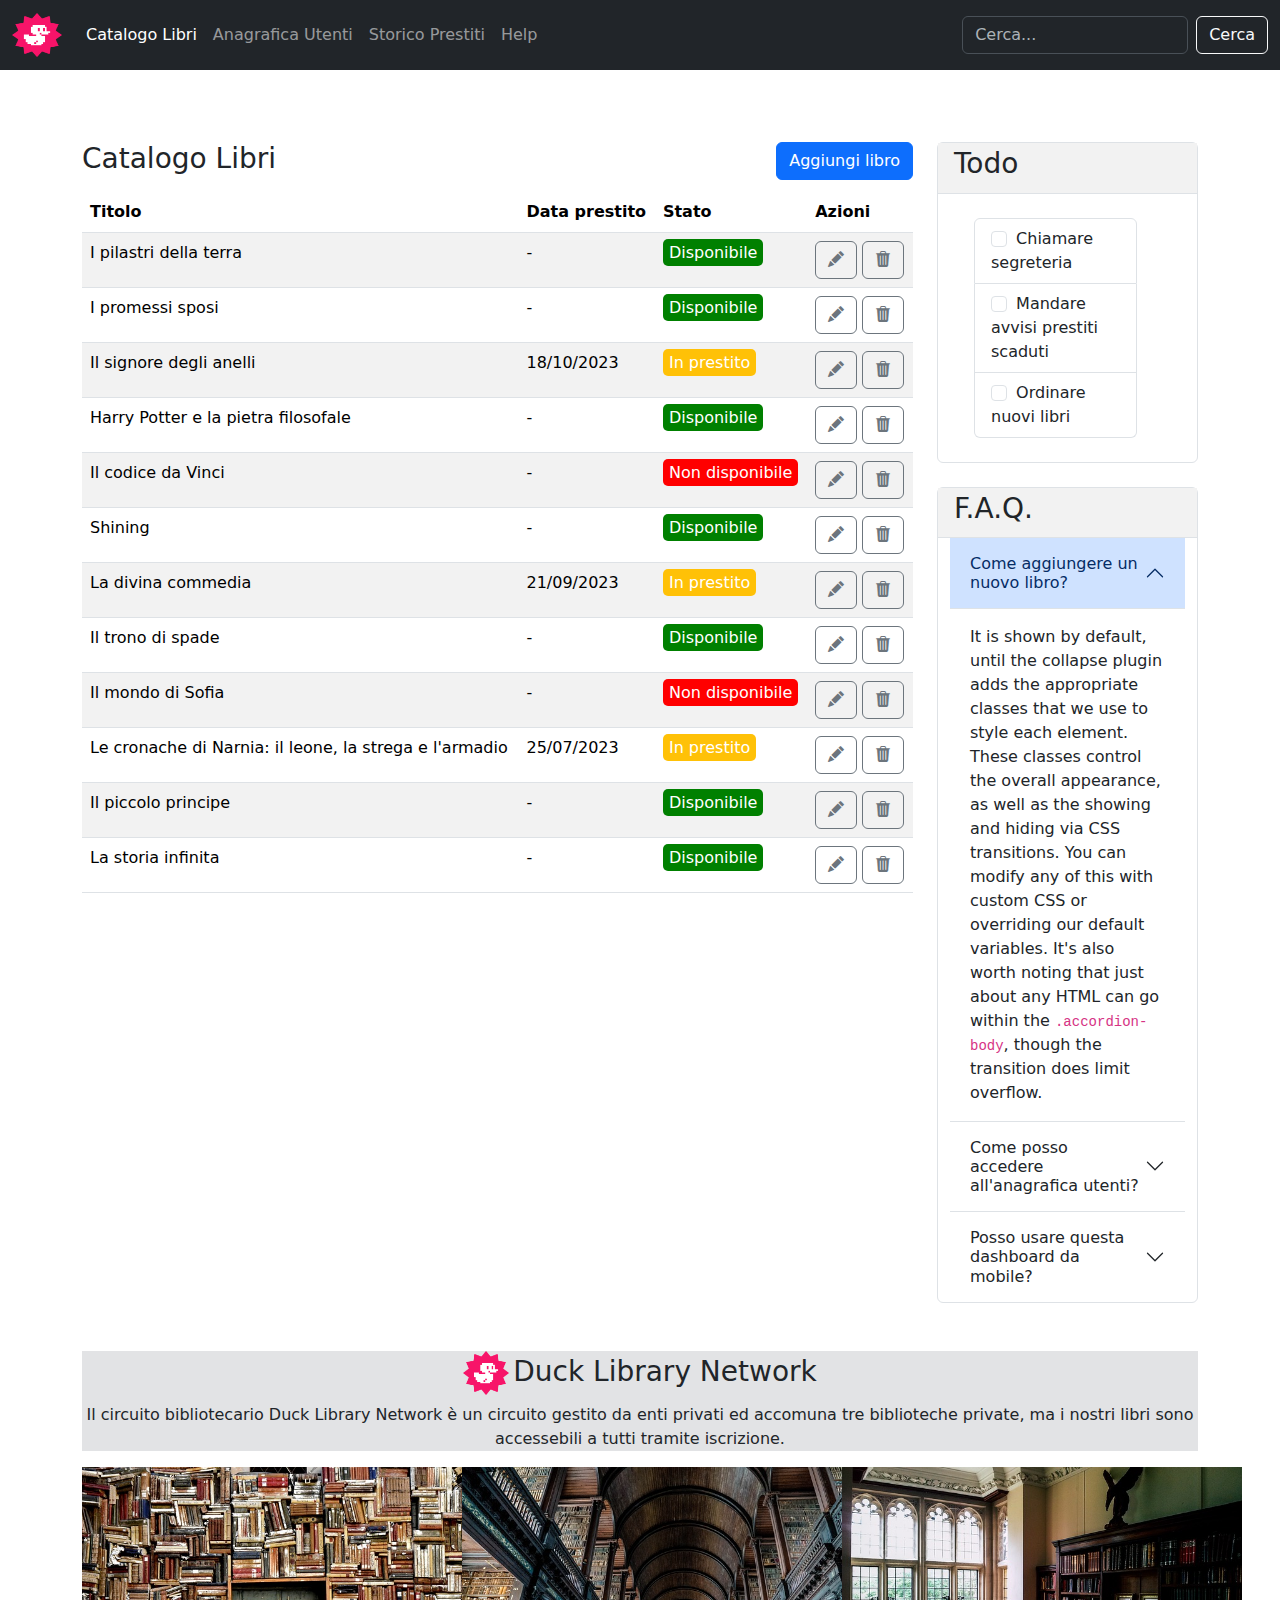
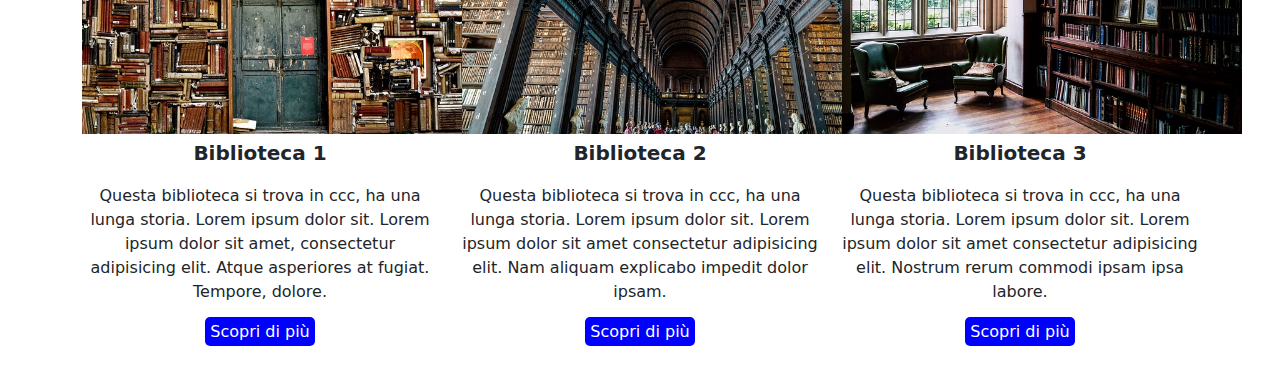
==== index.html @ b200beb2 "adding library network section" ====
<!DOCTYPE html>
<html lang="en">
<head>
    <meta charset="UTF-8">
    <meta name="viewport" content="width=device-width, initial-scale=1.0">
    <title>Catalogo libri</title>
    <link href="https://cdn.jsdelivr.net/npm/bootstrap@5.3.3/dist/css/bootstrap.min.css" rel="stylesheet" integrity="sha384-QWTKZyjpPEjISv5WaRU9OFeRpok6YctnYmDr5pNlyT2bRjXh0JMhjY6hW+ALEwIH" crossorigin="anonymous">
    <link rel="stylesheet" href="https://cdn.jsdelivr.net/npm/bootstrap-icons@1.11.3/font/bootstrap-icons.min.css">
    <link rel="stylesheet" href="./css/app.css">
</head>
<body>
    <header>
        <nav class="navbar navbar-expand-lg bg-dark mb-4" data-bs-theme="dark">
            <div class="container-fluid">
              <a class="navbar-brand" href="#">
                <img class="logo" src="./img/duck.png" alt="logo">
              </a>
              <button class="navbar-toggler" type="button" data-bs-toggle="collapse" data-bs-target="#navbarSupportedContent" aria-controls="navbarSupportedContent" aria-expanded="false" aria-label="Toggle navigation">
                <span class="navbar-toggler-icon"></span>
              </button>
              <div class="collapse navbar-collapse" id="navbarSupportedContent">
                <ul class="navbar-nav me-auto mb-2 mb-lg-0 text-white">
                  <li class="nav-item">
                    <a class="nav-link active" aria-current="page" href="#">Catalogo Libri</a>
                  </li>
                  <li class="nav-item">
                    <a class="nav-link" href="#">Anagrafica Utenti</a>
                  </li>
                  <li class="nav-item">
                    <a class="nav-link" href="#">Storico Prestiti</a>
                  </li>
                  <li class="nav-item">
                    <a class="nav-link" href="#">Help</a>
                  </li>
                </ul>
                <form class="d-flex" role="search">
                  <input class="form-control me-2" type="search" placeholder="Cerca..." aria-label="Search">
                  <button class="btn btn-outline-light" type="submit">Cerca</button>
                </form>
              </div>
            </div>
          </nav>
    </header>
    <main>
<!-- start hero section -->
       <section class="hero">
         <div class="container">
            <h1 class="d-none">Catalogo Libri</h1>
         </div>
       </section>
  <!-- end hero section      -->
   <!-- start catalogue section -->
       <section class="catalogue-section">
          <div class="container">
            <div class="row">
                <div class="col-12 col-lg-9 py-5">
                    <div class="row justify-content-between">
                      <div class="col-auto">
                          <h3>Catalogo Libri</h3>
                      </div>
                      <div class="col-auto">
                          <button class=" btn btn-primary">Aggiungi libro</button>
                      </div>
                  </div>
                  <!-- catalogue section table   -->
                  <div class="container pt-2">
                    <div class="row">
                    <table class="table table-striped">
                        <thead>
                          <tr>
                            <th colspan="4">Titolo</th>
                            <th scope="col">Data prestito</th>
                            <th>Stato</th>
                            <th scope="col">Azioni</th>
                          </tr>
                        </thead>
                        <tbody>
                          <tr>
                            <td colspan="4">I pilastri della terra</td>
                            <td>-</td>
                            <td><span class="label disponibile-label">Disponibile</span></td>
                            <td>
                                <button class=" btn btn-outline-secondary"><i class="bi bi-pencil-fill"></i></button>
                                <button class=" btn btn-outline-secondary"><i class="bi bi-trash3-fill"></i></button>                                
                            </td> 
                          </tr>
                          <tr>
                            <td colspan="4">I promessi sposi</td>
                            <td>-</td>
                            <td><span class="label disponibile-label">Disponibile</span></td>
                            <td>
                                <button class=" btn btn-outline-secondary"><i class="bi bi-pencil-fill"></i></button>
                                <button class=" btn btn-outline-secondary"><i class="bi bi-trash3-fill"></i></button> 
                            </td> 
                          </tr>
                          <tr>
                            <td colspan="4">Il signore degli anelli</td>
                            <td>18/10/2023</td>
                            <td><span class="label in-prestito-label">In prestito</span></td>
                            <td>
                                <button class=" btn btn-outline-secondary"><i class="bi bi-pencil-fill"></i></button>
                                <button class=" btn btn-outline-secondary"><i class="bi bi-trash3-fill"></i></button>   
                            </td> 
                          </tr>
                          <tr>
                            <td colspan="4">Harry Potter e la pietra filosofale</td>
                            <td>-</td>
                            <td><span class="label disponibile-label">Disponibile</span></td>
                            <td>
                                <button class=" btn btn-outline-secondary"><i class="bi bi-pencil-fill"></i></button>
                                <button class=" btn btn-outline-secondary"><i class="bi bi-trash3-fill"></i></button> 
                            </td> 
                          </tr>
                          <tr>
                            <td colspan="4">Il codice da Vinci</td>
                            <td>-</td>
                            <td><span class="label non-disponibile-label">Non disponibile</span></td>
                            <td>
                                <button class=" btn btn-outline-secondary"><i class="bi bi-pencil-fill"></i></button>
                                <button class=" btn btn-outline-secondary"><i class="bi bi-trash3-fill"></i></button> 
                            </td> 
                          </tr>
                          <tr>
                            <td colspan="4">Shining</td>
                            <td>-</td>
                            <td><span class="label disponibile-label">Disponibile</span></td>
                            <td>
                                <button class=" btn btn-outline-secondary"><i class="bi bi-pencil-fill"></i></button>
                                <button class=" btn btn-outline-secondary"><i class="bi bi-trash3-fill"></i></button> 
                            </td> 
                          </tr>
                          <tr>
                            <td colspan="4">La divina commedia</td>
                            <td>21/09/2023</td>
                            <td><span class="label in-prestito-label">In prestito</span></td>
                            <td>
                                <button class=" btn btn-outline-secondary"><i class="bi bi-pencil-fill"></i></button>
                                <button class=" btn btn-outline-secondary"><i class="bi bi-trash3-fill"></i></button> 
                            </td> 
                          </tr>
                          <tr>
                            <td colspan="4">Il trono di spade</td>
                            <td>-</td>
                            <td><span class="label disponibile-label">Disponibile</span></td>
                            <td>
                                <button class=" btn btn-outline-secondary"><i class="bi bi-pencil-fill"></i></button>
                                <button class=" btn btn-outline-secondary"><i class="bi bi-trash3-fill"></i></button> 
                            </td> 
                          </tr>
                          <tr>
                            <td colspan="4">Il mondo di Sofia</td>
                            <td>-</td>
                            <td><span class="label non-disponibile-label">Non disponibile</span></td>
                            <td>
                                <button class=" btn btn-outline-secondary"><i class="bi bi-pencil-fill"></i></button>
                                <button class=" btn btn-outline-secondary"><i class="bi bi-trash3-fill"></i></button> 
                            </td> 
                          </tr>
                          <tr>
                            <td colspan="4">Le cronache di Narnia: il leone, la strega e l'armadio</td>
                            <td>25/07/2023</td>
                            <td><span class="label in-prestito-label">In prestito</span></td>
                            <td>
                                <button class=" btn btn-outline-secondary"><i class="bi bi-pencil-fill"></i></button>
                                <button class=" btn btn-outline-secondary"><i class="bi bi-trash3-fill"></i></button> 
                            </td> 
                          </tr>
                          <tr>
                            <td colspan="4">Il piccolo principe</td>
                            <td>-</td>
                            <td><span class="label disponibile-label">Disponibile</span></td>
                            <td>
                                <button class=" btn btn-outline-secondary"><i class="bi bi-pencil-fill"></i></button>
                                <button class=" btn btn-outline-secondary"><i class="bi bi-trash3-fill"></i></button> 
                            </td> 
                          </tr>
                          <tr>
                            <td colspan="4">La storia infinita</td>
                            <td>-</td>
                            <td><span class="label disponibile-label">Disponibile</span></td>
                            <td>
                                <button class=" btn btn-outline-secondary"><i class="bi bi-pencil-fill"></i></button>
                                <button class=" btn btn-outline-secondary"><i class="bi bi-trash3-fill"></i></button> 
                            </td> 
                          </tr>
                         </tbody>
                      </table>
                    </div>
                      <!-- end catalogue section table -->
                  </div>
                </div>
              <!-- end catalogue section            -->
              <!-- start sidebar -->
            <div class="col-12 col-lg-3 py-5">
                <div class="container border rounded mb-4"> 
                  <div class="row">
                    <div class="col-12 sidebar-title border-bottom">
                        <h3 class="p-1">Todo</h3>
                   </div>
                  <div class="row">
                      <div class="col-12">                
                    <ul class="list-group p-4">
                            <li class="list-group-item">
                              <input class="form-check-input me-1" type="checkbox" value="" aria-label="...">
                              Chiamare segreteria
                            </li>
                            <li class="list-group-item">
                              <input class="form-check-input me-1" type="checkbox" value="" aria-label="...">
                              Mandare avvisi prestiti scaduti
                            </li>
                            <li class="list-group-item">
                              <input class="form-check-input me-1" type="checkbox" value="" aria-label="...">
                              Ordinare nuovi libri
                            </li>
                          </ul>
                         </div>
                        </div>
                    </div>
                  
                </div>
                <div class="container border rounded">
                <div class="row">
                    <div class="col-12 sidebar-title border-bottom">
                        <h3 class="p-1">F.A.Q.</h3>
                     </div>
                        <div class=" col-12 accordion accordion-flush" id="accordionExample">
                            <div class="accordion-item">
                              <h2 class="accordion-header">
                                <button class="accordion-button" type="button" data-bs-toggle="collapse" data-bs-target="#collapseOne" aria-expanded="true" aria-controls="collapseOne">
                                 Come aggiungere un nuovo libro?
                                </button>
                              </h2>
                              <div id="collapseOne" class="accordion-collapse" data-bs-parent="#accordionExample">
                                <div class="accordion-body">
                                It is shown by default, until the collapse plugin adds the appropriate classes that we use to style each element. These classes control the overall appearance, as well as the showing and hiding via CSS transitions. You can modify any of this with custom CSS or overriding our default variables. It's also worth noting that just about any HTML can go within the <code>.accordion-body</code>, though the transition does limit overflow.
                                </div>
                              </div>
                            </div>
                            <div class="accordion-item">
                              <h2 class="accordion-header">
                                <button class="accordion-button collapsed" type="button" data-bs-toggle="collapse" data-bs-target="#collapseTwo" aria-expanded="false" aria-controls="collapseTwo">
                                  Come posso accedere all'anagrafica utenti?
                                </button>
                              </h2>
                              <div id="collapseTwo" class="accordion-collapse collapse" data-bs-parent="#accordionExample">
                                <div class="accordion-body">
                                  <strong>This is the second item's accordion body.</strong> It is hidden by default, until the collapse plugin adds the appropriate classes that we use to style each element. These classes control the overall appearance, as well as the showing and hiding via CSS transitions. You can modify any of this with custom CSS or overriding our default variables. It's also worth noting that just about any HTML can go within the <code>.accordion-body</code>, though the transition does limit overflow.
                                </div>
                              </div>
                            </div>
                            <div class="accordion-item">
                              <h2 class="accordion-header">
                                <button class="accordion-button collapsed" type="button" data-bs-toggle="collapse" data-bs-target="#collapseThree" aria-expanded="false" aria-controls="collapseThree">
                                 Posso usare questa dashboard da mobile?
                                </button>
                              </h2>
                              <div id="collapseThree" class="accordion-collapse collapse" data-bs-parent="#accordionExample">
                                <div class="accordion-body">
                                  <strong>This is the third item's accordion body.</strong> It is hidden by default, until the collapse plugin adds the appropriate classes that we use to style each element. These classes control the overall appearance, as well as the showing and hiding via CSS transitions. You can modify any of this with custom CSS or overriding our default variables. It's also worth noting that just about any HTML can go within the <code>.accordion-body</code>, though the transition does limit overflow.
                                </div>
                              </div>
                            </div>
                          </div>
                    </div>
                </div>
                </div>
            </div>
             
            <!-- fine sidebar -->
            </div>
         </section>
        <!-- start libriry circuit section -->
         <section>
        <div class="container mb-4">
          <div class="bg-secondary-subtle text-center">
            <h3><img class="logo pe-1" src="./img/duck.png" alt="logo">Duck Library Network</h3>
            <p>Il circuito bibliotecario Duck Library Network è un circuito gestito da enti privati ed accomuna
              tre biblioteche private, ma i nostri libri sono accessebili a tutti tramite iscrizione.
            </p>
          </div>
          <div class="row library-card border-secondary-subtle text-center">
            <div class="col-lg-4">
              <img src="./img/books-1655783_640.jpg" alt="biblioteca-1">
              <p class="title-card">Biblioteca 1</p>
              <p>Questa biblioteca si trova in ccc, ha una lunga storia. Lorem ipsum dolor sit. Lorem ipsum dolor sit amet, consectetur adipisicing elit. Atque asperiores at fugiat. Tempore, dolore. <amet class="Lorem10"></amet></p>
              <a class="mb-4" href="">Scopri di più</a>
            </div>
            <div class="col-lg-4">
              <img src="./img/library-2507902_640.jpg" alt="biblioteca-2">
              <p class="title-card">Biblioteca 2</p>
              <p>Questa biblioteca si trova in ccc, ha una lunga storia. Lorem ipsum dolor sit. Lorem ipsum dolor sit amet consectetur adipisicing elit. Nam aliquam explicabo impedit dolor ipsam.<amet class="Lorem10"></amet></p>
              <a  class="mb-4" href="">Scopri di più</a>
            </div>
            <div class="col-lg-4">
              <img src="./img/library-5219747_640.jpg" alt="biblioteca-3">
              <p class="title-card">Biblioteca 3</p>
              <p>Questa biblioteca si trova in ccc, ha una lunga storia. Lorem ipsum dolor sit. Lorem ipsum dolor sit amet consectetur adipisicing elit. Nostrum rerum commodi ipsam ipsa labore. <amet class="Lorem10"></amet></p>
              <a class="mb-4" href="#">Scopri di più</a>
            </div>
          </div>
        </div>
         </section>
        <!-- end libriry circuit section -->
    </main>
    <footer>
  
    </footer>
    <script src="https://cdn.jsdelivr.net/npm/bootstrap@5.3.3/dist/js/bootstrap.bundle.min.js" integrity="sha384-YvpcrYf0tY3lHB60NNkmXc5s9fDVZLESaAA55NDzOxhy9GkcIdslK1eN7N6jIeHz" crossorigin="anonymous"></script>
    
</body>
</html>
---- css/app.css ----
/* images*/

.logo{
    width:50px;
    height: 44px;
}

.library-card img{
    max-width: 400px;
}

.library-card p{
    margin-top: 4px;
}
.title-card{
    font-size: 20px;
    font-weight: bold;
}

/* anchor tags */

.library-card a{
    text-decoration: none;
    background-color: blue;
    color:white;
    border-radius: 5px;
    padding: 5px;
}

/* label tag */

span.label{
    color:white;
    border-radius: 5px;
    padding:4px 6px;
}

.disponibile-label{
    background-color: green;
}

.in-prestito-label{
    background-color: #ffc107;
}

.non-disponibile-label{
    background-color: red;
}

.sidebar-title{
    background-color: #f2f2f2;
}
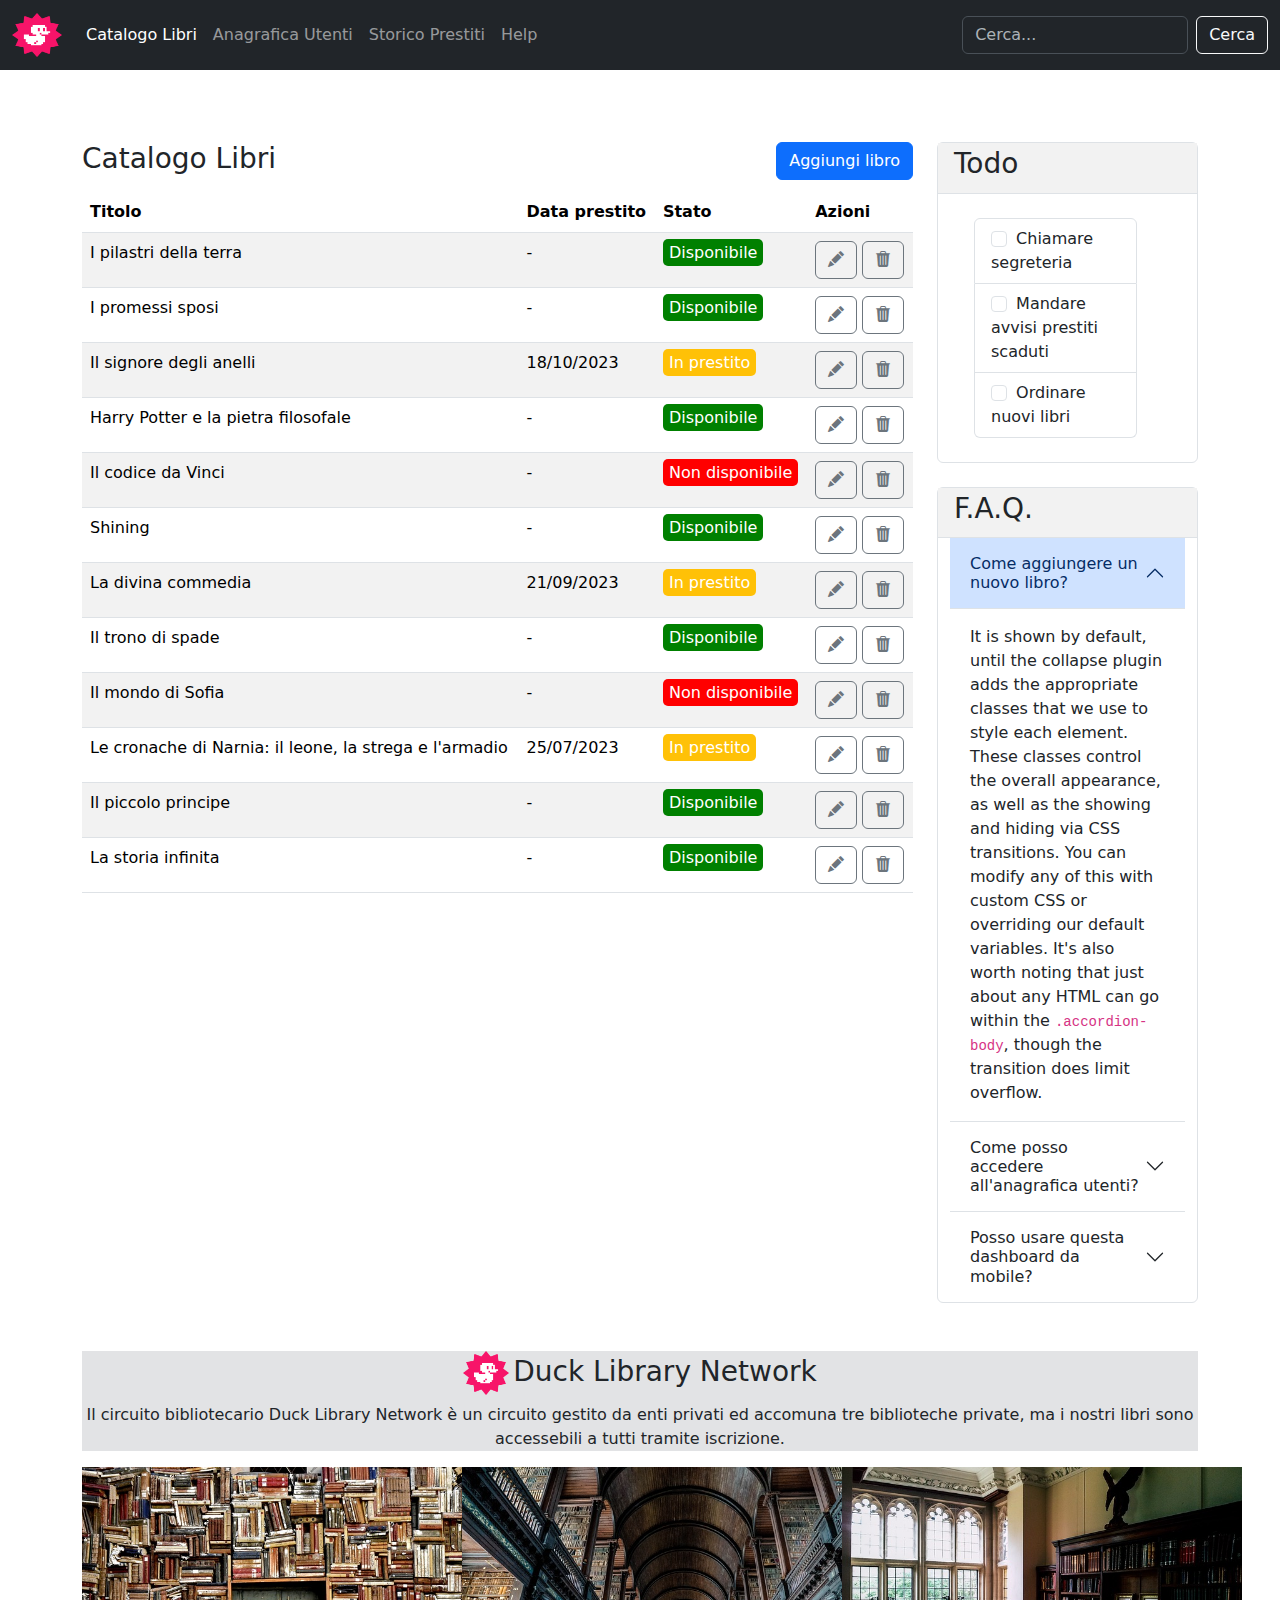
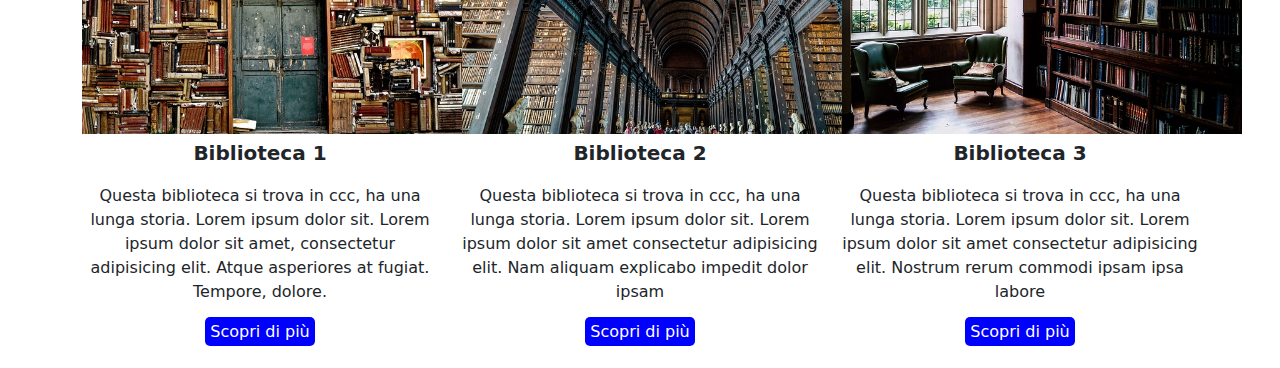
==== commit 8c9137e0: "fixing amet error" ====
--- a/index.html
+++ b/index.html
@@ -282,19 +282,19 @@
             <div class="col-lg-4">
               <img src="./img/books-1655783_640.jpg" alt="biblioteca-1">
               <p class="title-card">Biblioteca 1</p>
-              <p>Questa biblioteca si trova in ccc, ha una lunga storia. Lorem ipsum dolor sit. Lorem ipsum dolor sit amet, consectetur adipisicing elit. Atque asperiores at fugiat. Tempore, dolore. <amet class="Lorem10"></amet></p>
+              <p>Questa biblioteca si trova in ccc, ha una lunga storia. Lorem ipsum dolor sit. Lorem ipsum dolor sit amet, consectetur adipisicing elit. Atque asperiores at fugiat. Tempore, dolore.</p>
               <a class="mb-4" href="">Scopri di più</a>
             </div>
             <div class="col-lg-4">
               <img src="./img/library-2507902_640.jpg" alt="biblioteca-2">
               <p class="title-card">Biblioteca 2</p>
-              <p>Questa biblioteca si trova in ccc, ha una lunga storia. Lorem ipsum dolor sit. Lorem ipsum dolor sit amet consectetur adipisicing elit. Nam aliquam explicabo impedit dolor ipsam.<amet class="Lorem10"></amet></p>
+              <p>Questa biblioteca si trova in ccc, ha una lunga storia. Lorem ipsum dolor sit. Lorem ipsum dolor sit amet consectetur adipisicing elit. Nam aliquam explicabo impedit dolor ipsam</p>
               <a  class="mb-4" href="">Scopri di più</a>
             </div>
             <div class="col-lg-4">
               <img src="./img/library-5219747_640.jpg" alt="biblioteca-3">
               <p class="title-card">Biblioteca 3</p>
-              <p>Questa biblioteca si trova in ccc, ha una lunga storia. Lorem ipsum dolor sit. Lorem ipsum dolor sit amet consectetur adipisicing elit. Nostrum rerum commodi ipsam ipsa labore. <amet class="Lorem10"></amet></p>
+              <p>Questa biblioteca si trova in ccc, ha una lunga storia. Lorem ipsum dolor sit. Lorem ipsum dolor sit amet consectetur adipisicing elit. Nostrum rerum commodi ipsam ipsa labore</amet></p>
               <a class="mb-4" href="#">Scopri di più</a>
             </div>
           </div>
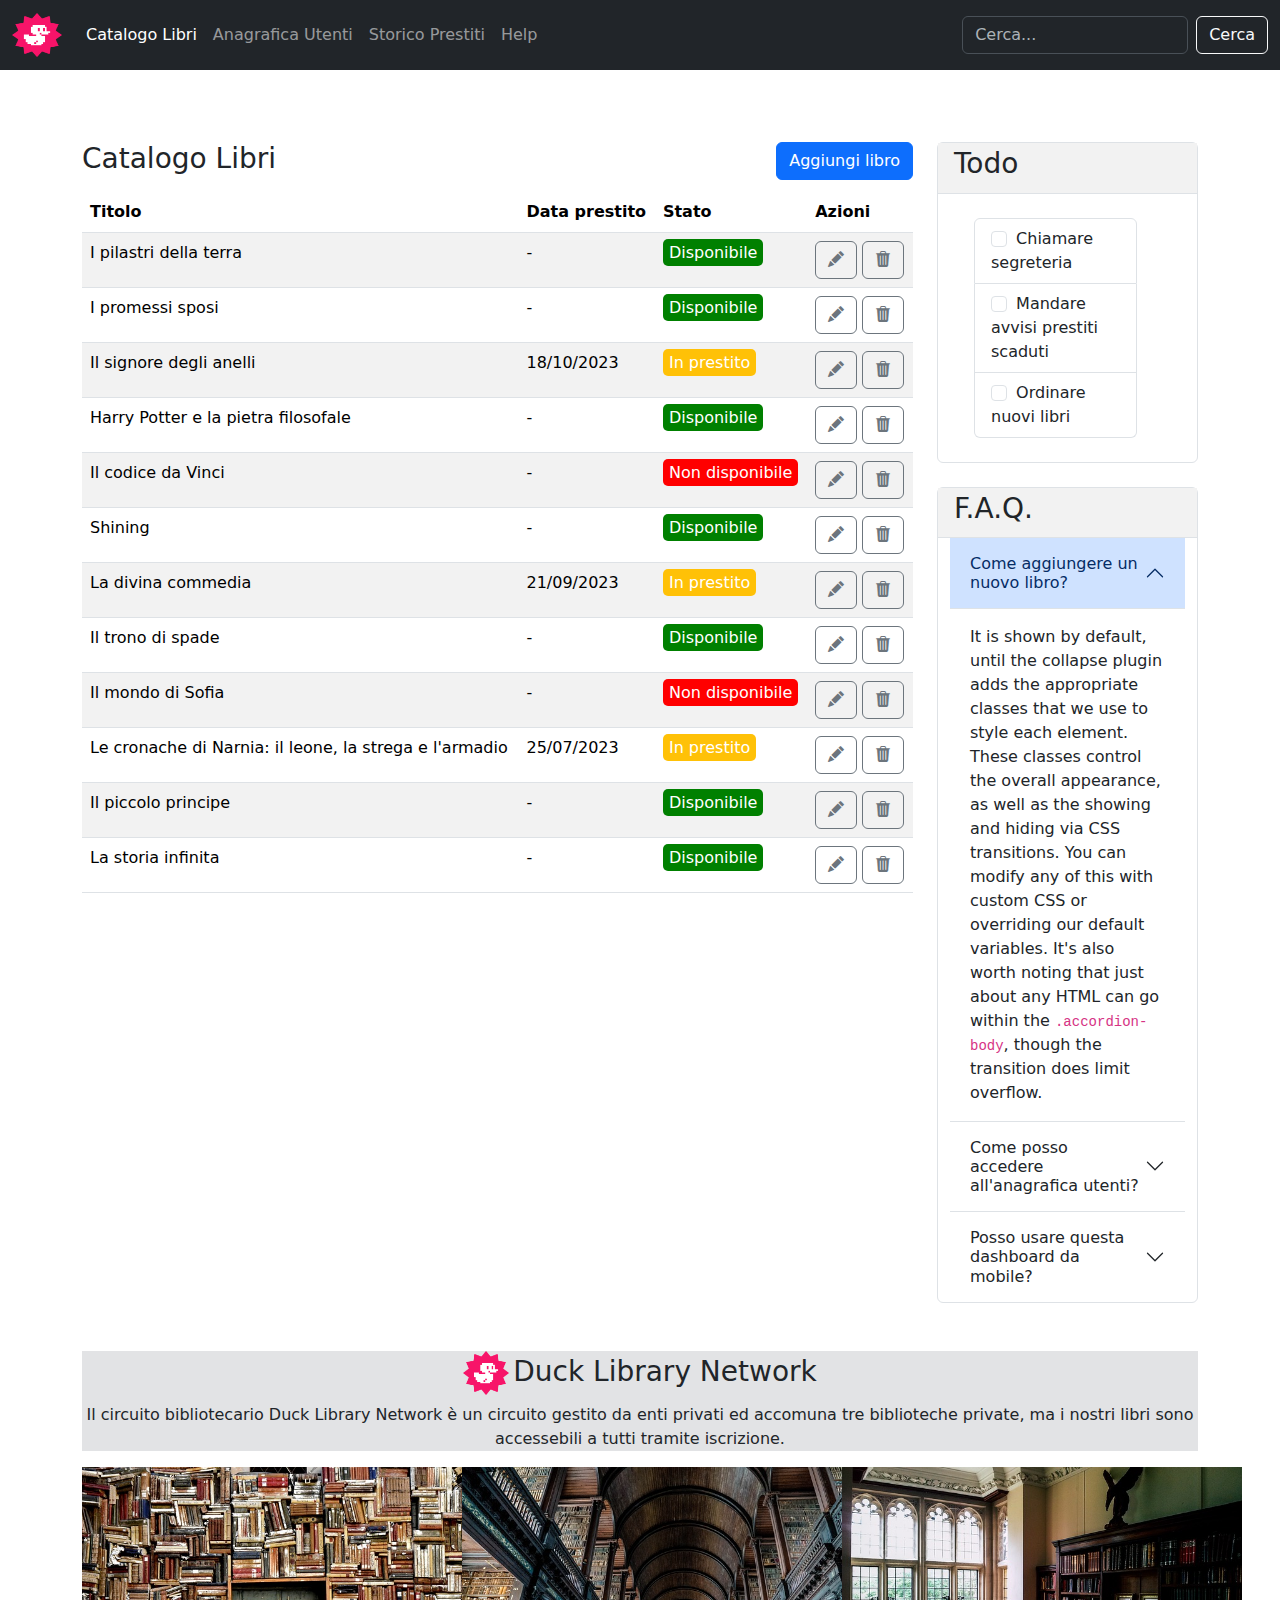
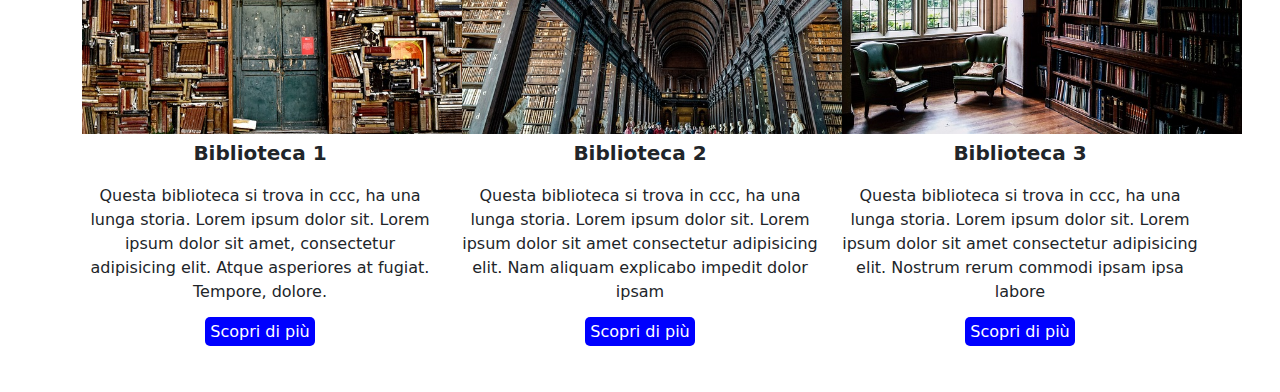
==== commit a6db8a49: "change margin div cards" ====
--- a/index.html
+++ b/index.html
@@ -279,22 +279,22 @@
             </p>
           </div>
           <div class="row library-card border-secondary-subtle text-center">
-            <div class="col-lg-4">
+            <div class="col-lg-4 mb-4">
               <img src="./img/books-1655783_640.jpg" alt="biblioteca-1">
               <p class="title-card">Biblioteca 1</p>
               <p>Questa biblioteca si trova in ccc, ha una lunga storia. Lorem ipsum dolor sit. Lorem ipsum dolor sit amet, consectetur adipisicing elit. Atque asperiores at fugiat. Tempore, dolore.</p>
               <a class="mb-4" href="">Scopri di più</a>
             </div>
-            <div class="col-lg-4">
+            <div class="col-lg-4 mb-4">
               <img src="./img/library-2507902_640.jpg" alt="biblioteca-2">
               <p class="title-card">Biblioteca 2</p>
               <p>Questa biblioteca si trova in ccc, ha una lunga storia. Lorem ipsum dolor sit. Lorem ipsum dolor sit amet consectetur adipisicing elit. Nam aliquam explicabo impedit dolor ipsam</p>
               <a  class="mb-4" href="">Scopri di più</a>
             </div>
-            <div class="col-lg-4">
+            <div class="col-lg-4 mb-4">
               <img src="./img/library-5219747_640.jpg" alt="biblioteca-3">
               <p class="title-card">Biblioteca 3</p>
-              <p>Questa biblioteca si trova in ccc, ha una lunga storia. Lorem ipsum dolor sit. Lorem ipsum dolor sit amet consectetur adipisicing elit. Nostrum rerum commodi ipsam ipsa labore</amet></p>
+              <p>Questa biblioteca si trova in ccc, ha una lunga storia. Lorem ipsum dolor sit. Lorem ipsum dolor sit amet consectetur adipisicing elit. Nostrum rerum commodi ipsam ipsa labore</p>
               <a class="mb-4" href="#">Scopri di più</a>
             </div>
           </div>
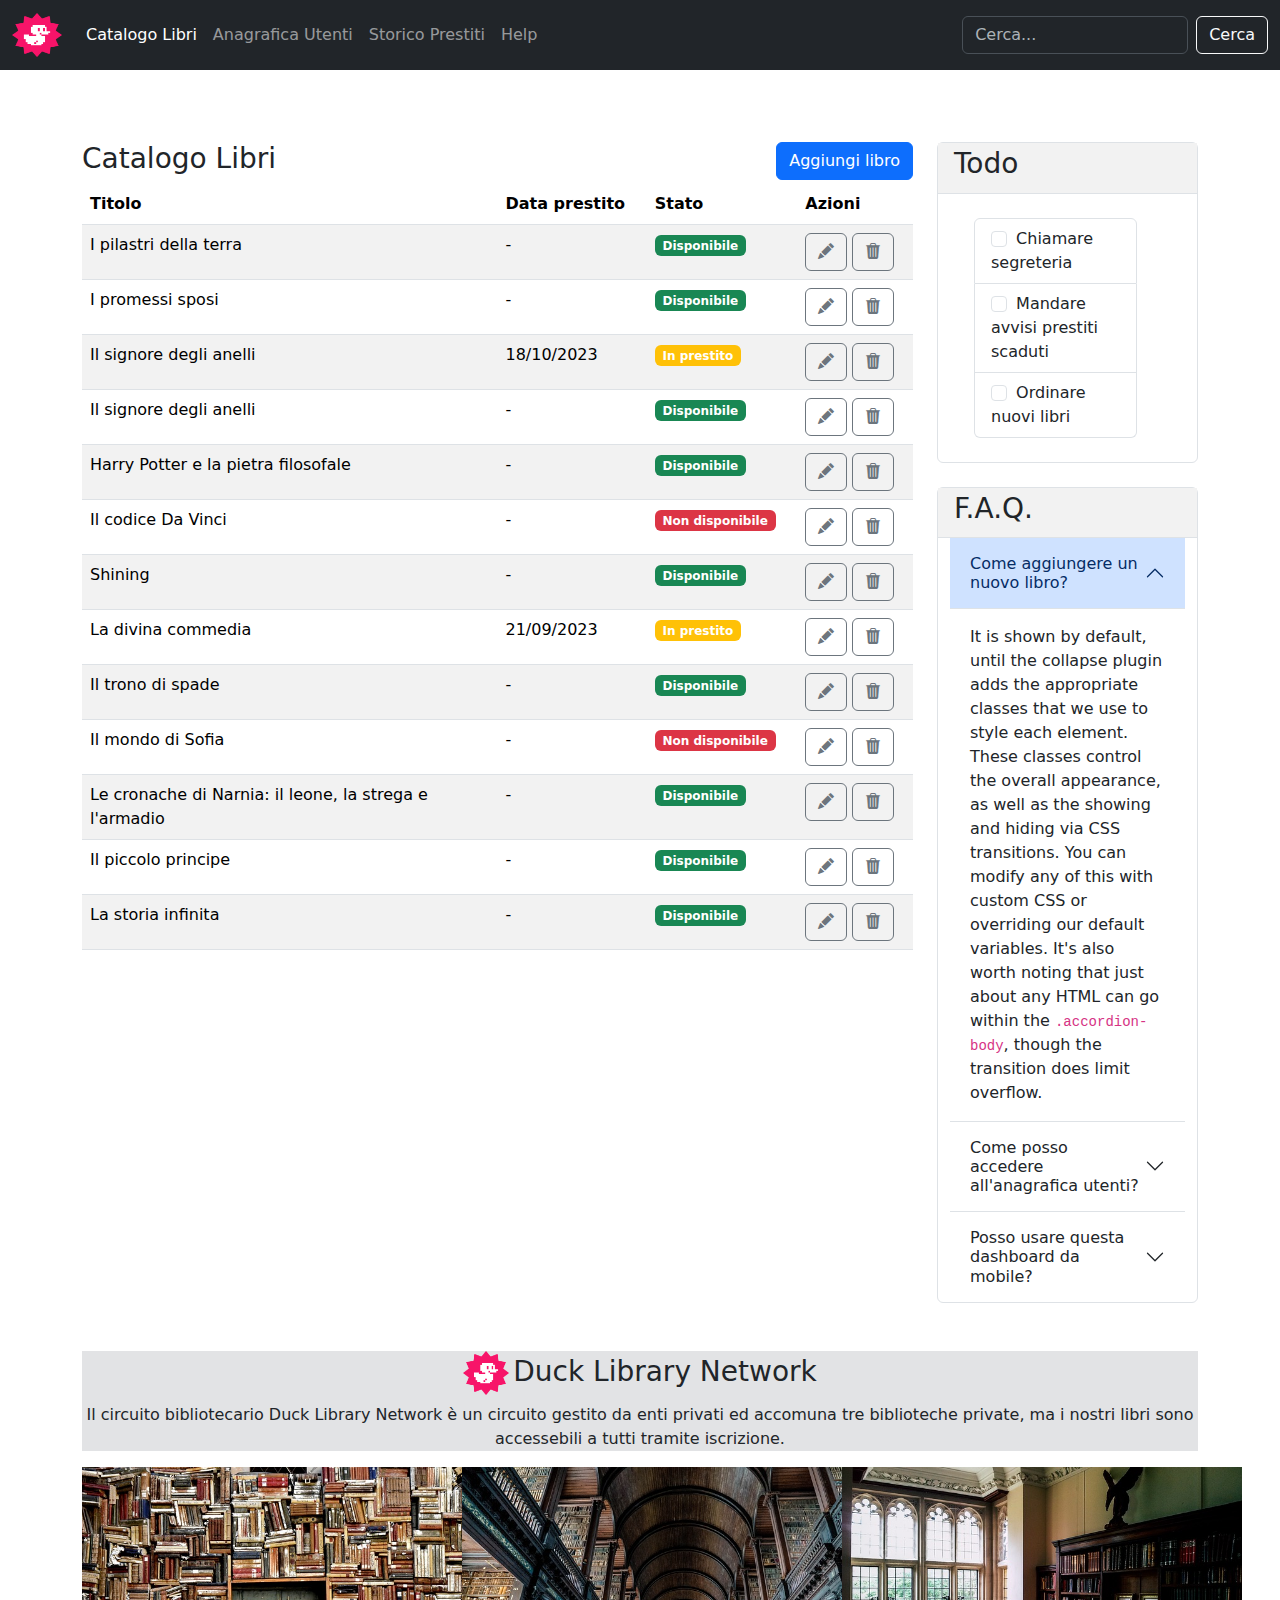
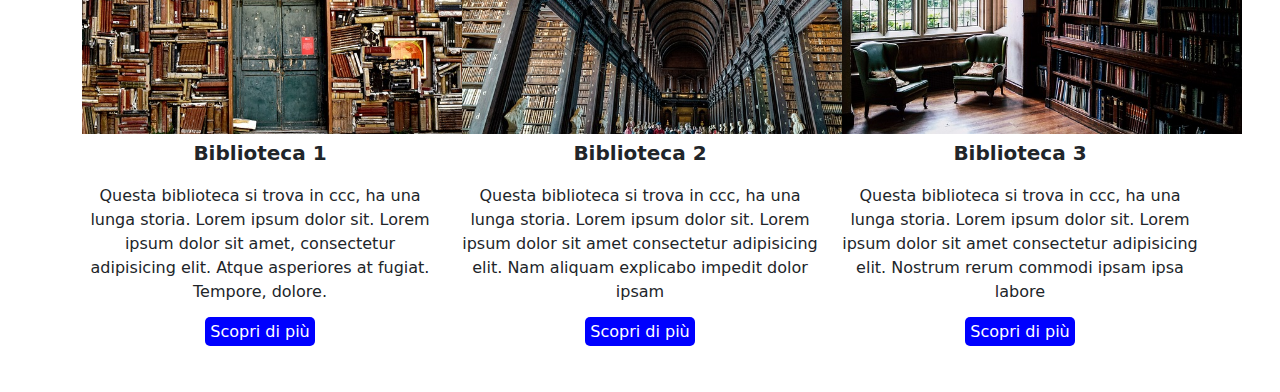
==== commit 28b51357: "adjsting the first table column lenght" ====
--- a/index.html
+++ b/index.html
@@ -50,175 +50,178 @@
        </section>
   <!-- end hero section      -->
    <!-- start catalogue section -->
-       <section class="catalogue-section">
-          <div class="container">
-            <div class="row">
-                <div class="col-12 col-lg-9 py-5">
-                    <div class="row justify-content-between">
-                      <div class="col-auto">
-                          <h3>Catalogo Libri</h3>
-                      </div>
-                      <div class="col-auto">
-                          <button class=" btn btn-primary">Aggiungi libro</button>
+   <section class="catalogue-section">
+    <div class="container">
+       <div class="row">
+          <div class="col-lg-9 py-5">
+            <div class="row justify-content-between">
+                <div class="col-auto">
+                    <h3>Catalogo Libri</h3>
+                </div>
+                <div class="col-auto">
+                    <button class=" btn btn-primary">Aggiungi libro</button>
+                </div>
+            </div>
+            <div>
+                <table class="table table-striped pt-2">
+                    <thead>
+                        <tr>
+                          <th class="w-50" scope="col">Titolo</th>
+                          <th scope="col">Data prestito</th>
+                          <th scope="col">Stato</th>
+                          <th scope="col">Azioni</th>
+                        </tr>
+                      </thead>
+                      <tbody>
+                        <tr>
+                            <td class="w-50">I pilastri della terra</td>
+                            <td>-</td>
+                            <td><span class="badge text-bg-success">Disponibile</span></td>
+                            <td>
+                                <button class=" btn btm-sm btn-outline-secondary"><i class="bi bi-pencil-fill"></i></button>
+                                <button class=" btn btm-sm btn-outline-secondary"><i class="bi bi-trash3-fill"></i></button>                                
+                            </td> 
+                        </tr>
+                        <tr>
+                            <td class="w-50">I promessi sposi</td>
+                            <td>-</td>
+                            <td><span class="badge text-bg-success">Disponibile</span></td>
+                            <td>
+                                <button class=" btn btm-sm btn-outline-secondary"><i class="bi bi-pencil-fill"></i></button>
+                                <button class=" btn btm-sm btn-outline-secondary"><i class="bi bi-trash3-fill"></i></button>                                
+                            </td> 
+                        </tr>
+                        <tr>
+                            <td class="w-50">Il signore degli anelli</td>
+                            <td>18/10/2023</td>
+                            <td><span class="badge bg-warning text-white">In prestito</span></td>
+                            <td>
+                                <button class=" btn btm-sm btn-outline-secondary"><i class="bi bi-pencil-fill"></i></button>
+                                <button class=" btn btm-sm btn-outline-secondary"><i class="bi bi-trash3-fill"></i></button>                                
+                            </td> 
+                        </tr>
+                        <tr>
+                            <td class="w-50">Il signore degli anelli</td>
+                            <td>-</td>
+                            <td><span class="badge text-bg-success">Disponibile</span></td>
+                            <td>
+                                <button class=" btn btm-sm btn-outline-secondary"><i class="bi bi-pencil-fill"></i></button>
+                                <button class=" btn btm-sm btn-outline-secondary"><i class="bi bi-trash3-fill"></i></button>                                
+                            </td> 
+                        </tr>
+                        <tr>
+                            <td class="w-50">Harry Potter e la pietra filosofale</td>
+                            <td>-</td>
+                            <td><span class="badge text-bg-success">Disponibile</span></td>
+                            <td>
+                                <button class=" btn btm-sm btn-outline-secondary"><i class="bi bi-pencil-fill"></i></button>
+                                <button class=" btn btm-sm btn-outline-secondary"><i class="bi bi-trash3-fill"></i></button>                                
+                            </td> 
+                        </tr>
+                        <tr>
+                            <td class="w-50">Il codice Da Vinci</td>
+                            <td>-</td>
+                            <td><span class="badge text-bg-danger"> Non disponibile</span></td>
+                            <td>
+                                <button class=" btn btm-sm btn-outline-secondary"><i class="bi bi-pencil-fill"></i></button>
+                                <button class=" btn btm-sm btn-outline-secondary"><i class="bi bi-trash3-fill"></i></button>                                
+                            </td> 
+                        </tr>
+                        <tr>
+                            <td class="w-50">Shining</td>
+                            <td>-</td>
+                            <td><span class="badge text-bg-success">Disponibile</span></td>
+                            <td>
+                                <button class=" btn btm-sm btn-outline-secondary"><i class="bi bi-pencil-fill"></i></button>
+                                <button class=" btn btm-sm btn-outline-secondary"><i class="bi bi-trash3-fill"></i></button>                                
+                            </td> 
+                        </tr>
+                        <tr>
+                            <td class="w-50">La divina commedia</td>
+                            <td>21/09/2023</td>
+                            <td><span class="badge bg-warning text-white">In prestito</span></td>
+                            <td>
+                                <button class=" btn btm-sm btn-outline-secondary"><i class="bi bi-pencil-fill"></i></button>
+                                <button class=" btn btm-sm btn-outline-secondary"><i class="bi bi-trash3-fill"></i></button>                                
+                            </td> 
+                        </tr>
+                        <tr>
+                            <td class="w-50">Il trono di spade</td>
+                            <td>-</td>
+                            <td><span class="badge text-bg-success">Disponibile</span></td>
+                            <td>
+                                <button class=" btn btm-sm btn-outline-secondary"><i class="bi bi-pencil-fill"></i></button>
+                                <button class=" btn btm-sm btn-outline-secondary"><i class="bi bi-trash3-fill"></i></button>                                
+                            </td> 
+                        </tr>
+                        <tr>
+                            <td class="w-50">Il mondo di Sofia</td>
+                            <td>-</td>
+                            <td><span class="badge text-bg-danger">Non disponibile</span></td>
+                            <td>
+                                <button class=" btn btm-sm btn-outline-secondary"><i class="bi bi-pencil-fill"></i></button>
+                                <button class=" btn btm-sm btn-outline-secondary"><i class="bi bi-trash3-fill"></i></button>                                
+                            </td> 
+                        </tr>
+                        <tr>
+                            <td class="w-50">Le cronache di Narnia: il leone, la strega e l'armadio</td>
+                            <td>-</td>
+                            <td><span class="badge text-bg-success">Disponibile</span></td>
+                            <td>
+                                <button class=" btn btm-sm btn-outline-secondary"><i class="bi bi-pencil-fill"></i></button>
+                                <button class=" btn btm-sm btn-outline-secondary"><i class="bi bi-trash3-fill"></i></button>                                
+                            </td> 
+                        </tr>
+                        <tr>
+                            <td class="w-50">Il piccolo principe</td>
+                            <td>-</td>
+                            <td><span class="badge text-bg-success">Disponibile</span></td>
+                            <td>
+                                <button class=" btn btm-sm btn-outline-secondary"><i class="bi bi-pencil-fill"></i></button>
+                                <button class=" btn btm-sm btn-outline-secondary"><i class="bi bi-trash3-fill"></i></button>                                
+                            </td> 
+                        </tr>
+                        <tr>
+                            <td class="w-50">La storia infinita</td>
+                            <td>-</td>
+                            <td><span class="badge text-bg-success">Disponibile</span></td>
+                            <td>
+                                <button class=" btn btm-sm btn-outline-secondary"><i class="bi bi-pencil-fill"></i></button>
+                                <button class=" btn btm-sm btn-outline-secondary"><i class="bi bi-trash3-fill"></i></button>                                
+                            </td> 
+                        </tr>
+                      </tbody>
+                </table>
+            </div>
+          </div>
+          <div class="col-lg-3  py-5">
+            <div class="container border rounded mb-4"> 
+                <div class="row">
+                  <div class="col-12 sidebar-title border-bottom">
+                      <h3 class="p-1">Todo</h3>
+                 </div>
+                <div class="row">
+                    <div class="col-12">                
+                  <ul class="list-group p-4">
+                          <li class="list-group-item">
+                            <input class="form-check-input me-1" type="checkbox" value="" aria-label="...">
+                            Chiamare segreteria
+                          </li>
+                          <li class="list-group-item">
+                            <input class="form-check-input me-1" type="checkbox" value="" aria-label="...">
+                            Mandare avvisi prestiti scaduti
+                          </li>
+                          <li class="list-group-item">
+                            <input class="form-check-input me-1" type="checkbox" value="" aria-label="...">
+                            Ordinare nuovi libri
+                          </li>
+                        </ul>
+                       </div>
                       </div>
                   </div>
-                  <!-- catalogue section table   -->
-                  <div class="container pt-2">
-                    <div class="row">
-                    <table class="table table-striped">
-                        <thead>
-                          <tr>
-                            <th colspan="4">Titolo</th>
-                            <th scope="col">Data prestito</th>
-                            <th>Stato</th>
-                            <th scope="col">Azioni</th>
-                          </tr>
-                        </thead>
-                        <tbody>
-                          <tr>
-                            <td colspan="4">I pilastri della terra</td>
-                            <td>-</td>
-                            <td><span class="label disponibile-label">Disponibile</span></td>
-                            <td>
-                                <button class=" btn btn-outline-secondary"><i class="bi bi-pencil-fill"></i></button>
-                                <button class=" btn btn-outline-secondary"><i class="bi bi-trash3-fill"></i></button>                                
-                            </td> 
-                          </tr>
-                          <tr>
-                            <td colspan="4">I promessi sposi</td>
-                            <td>-</td>
-                            <td><span class="label disponibile-label">Disponibile</span></td>
-                            <td>
-                                <button class=" btn btn-outline-secondary"><i class="bi bi-pencil-fill"></i></button>
-                                <button class=" btn btn-outline-secondary"><i class="bi bi-trash3-fill"></i></button> 
-                            </td> 
-                          </tr>
-                          <tr>
-                            <td colspan="4">Il signore degli anelli</td>
-                            <td>18/10/2023</td>
-                            <td><span class="label in-prestito-label">In prestito</span></td>
-                            <td>
-                                <button class=" btn btn-outline-secondary"><i class="bi bi-pencil-fill"></i></button>
-                                <button class=" btn btn-outline-secondary"><i class="bi bi-trash3-fill"></i></button>   
-                            </td> 
-                          </tr>
-                          <tr>
-                            <td colspan="4">Harry Potter e la pietra filosofale</td>
-                            <td>-</td>
-                            <td><span class="label disponibile-label">Disponibile</span></td>
-                            <td>
-                                <button class=" btn btn-outline-secondary"><i class="bi bi-pencil-fill"></i></button>
-                                <button class=" btn btn-outline-secondary"><i class="bi bi-trash3-fill"></i></button> 
-                            </td> 
-                          </tr>
-                          <tr>
-                            <td colspan="4">Il codice da Vinci</td>
-                            <td>-</td>
-                            <td><span class="label non-disponibile-label">Non disponibile</span></td>
-                            <td>
-                                <button class=" btn btn-outline-secondary"><i class="bi bi-pencil-fill"></i></button>
-                                <button class=" btn btn-outline-secondary"><i class="bi bi-trash3-fill"></i></button> 
-                            </td> 
-                          </tr>
-                          <tr>
-                            <td colspan="4">Shining</td>
-                            <td>-</td>
-                            <td><span class="label disponibile-label">Disponibile</span></td>
-                            <td>
-                                <button class=" btn btn-outline-secondary"><i class="bi bi-pencil-fill"></i></button>
-                                <button class=" btn btn-outline-secondary"><i class="bi bi-trash3-fill"></i></button> 
-                            </td> 
-                          </tr>
-                          <tr>
-                            <td colspan="4">La divina commedia</td>
-                            <td>21/09/2023</td>
-                            <td><span class="label in-prestito-label">In prestito</span></td>
-                            <td>
-                                <button class=" btn btn-outline-secondary"><i class="bi bi-pencil-fill"></i></button>
-                                <button class=" btn btn-outline-secondary"><i class="bi bi-trash3-fill"></i></button> 
-                            </td> 
-                          </tr>
-                          <tr>
-                            <td colspan="4">Il trono di spade</td>
-                            <td>-</td>
-                            <td><span class="label disponibile-label">Disponibile</span></td>
-                            <td>
-                                <button class=" btn btn-outline-secondary"><i class="bi bi-pencil-fill"></i></button>
-                                <button class=" btn btn-outline-secondary"><i class="bi bi-trash3-fill"></i></button> 
-                            </td> 
-                          </tr>
-                          <tr>
-                            <td colspan="4">Il mondo di Sofia</td>
-                            <td>-</td>
-                            <td><span class="label non-disponibile-label">Non disponibile</span></td>
-                            <td>
-                                <button class=" btn btn-outline-secondary"><i class="bi bi-pencil-fill"></i></button>
-                                <button class=" btn btn-outline-secondary"><i class="bi bi-trash3-fill"></i></button> 
-                            </td> 
-                          </tr>
-                          <tr>
-                            <td colspan="4">Le cronache di Narnia: il leone, la strega e l'armadio</td>
-                            <td>25/07/2023</td>
-                            <td><span class="label in-prestito-label">In prestito</span></td>
-                            <td>
-                                <button class=" btn btn-outline-secondary"><i class="bi bi-pencil-fill"></i></button>
-                                <button class=" btn btn-outline-secondary"><i class="bi bi-trash3-fill"></i></button> 
-                            </td> 
-                          </tr>
-                          <tr>
-                            <td colspan="4">Il piccolo principe</td>
-                            <td>-</td>
-                            <td><span class="label disponibile-label">Disponibile</span></td>
-                            <td>
-                                <button class=" btn btn-outline-secondary"><i class="bi bi-pencil-fill"></i></button>
-                                <button class=" btn btn-outline-secondary"><i class="bi bi-trash3-fill"></i></button> 
-                            </td> 
-                          </tr>
-                          <tr>
-                            <td colspan="4">La storia infinita</td>
-                            <td>-</td>
-                            <td><span class="label disponibile-label">Disponibile</span></td>
-                            <td>
-                                <button class=" btn btn-outline-secondary"><i class="bi bi-pencil-fill"></i></button>
-                                <button class=" btn btn-outline-secondary"><i class="bi bi-trash3-fill"></i></button> 
-                            </td> 
-                          </tr>
-                         </tbody>
-                      </table>
-                    </div>
-                      <!-- end catalogue section table -->
-                  </div>
-                </div>
-              <!-- end catalogue section            -->
-              <!-- start sidebar -->
-            <div class="col-12 col-lg-3 py-5">
-                <div class="container border rounded mb-4"> 
-                  <div class="row">
-                    <div class="col-12 sidebar-title border-bottom">
-                        <h3 class="p-1">Todo</h3>
-                   </div>
-                  <div class="row">
-                      <div class="col-12">                
-                    <ul class="list-group p-4">
-                            <li class="list-group-item">
-                              <input class="form-check-input me-1" type="checkbox" value="" aria-label="...">
-                              Chiamare segreteria
-                            </li>
-                            <li class="list-group-item">
-                              <input class="form-check-input me-1" type="checkbox" value="" aria-label="...">
-                              Mandare avvisi prestiti scaduti
-                            </li>
-                            <li class="list-group-item">
-                              <input class="form-check-input me-1" type="checkbox" value="" aria-label="...">
-                              Ordinare nuovi libri
-                            </li>
-                          </ul>
-                         </div>
-                        </div>
-                    </div>
-                  
-                </div>
-                <div class="container border rounded">
+                
+              </div>
+              <div class="container border rounded">
                 <div class="row">
                     <div class="col-12 sidebar-title border-bottom">
                         <h3 class="p-1">F.A.Q.</h3>
@@ -262,13 +265,12 @@
                             </div>
                           </div>
                     </div>
-                </div>
-                </div>
-            </div>
-             
-            <!-- fine sidebar -->
-            </div>
-         </section>
+              </div>
+          
+          </div>
+       </div>
+    </div>
+</section>
         <!-- start libriry circuit section -->
          <section>
         <div class="container mb-4">
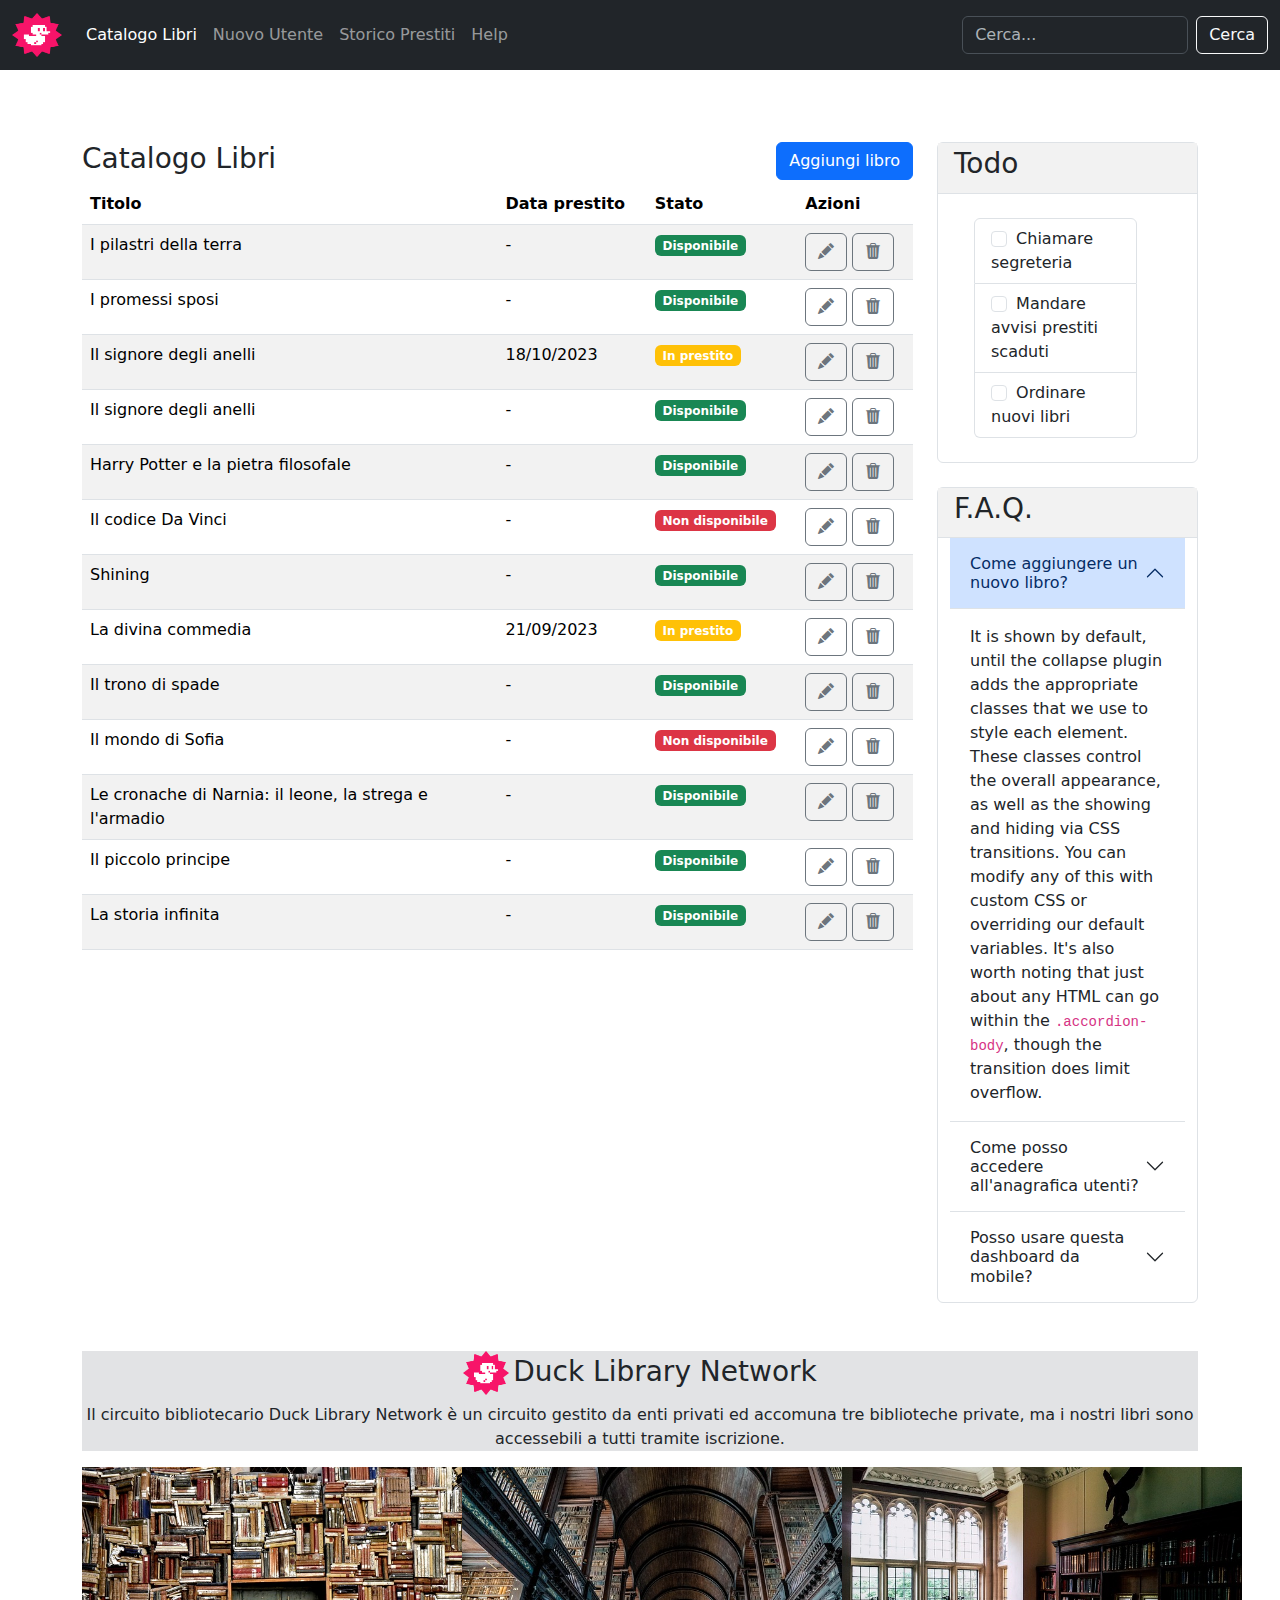
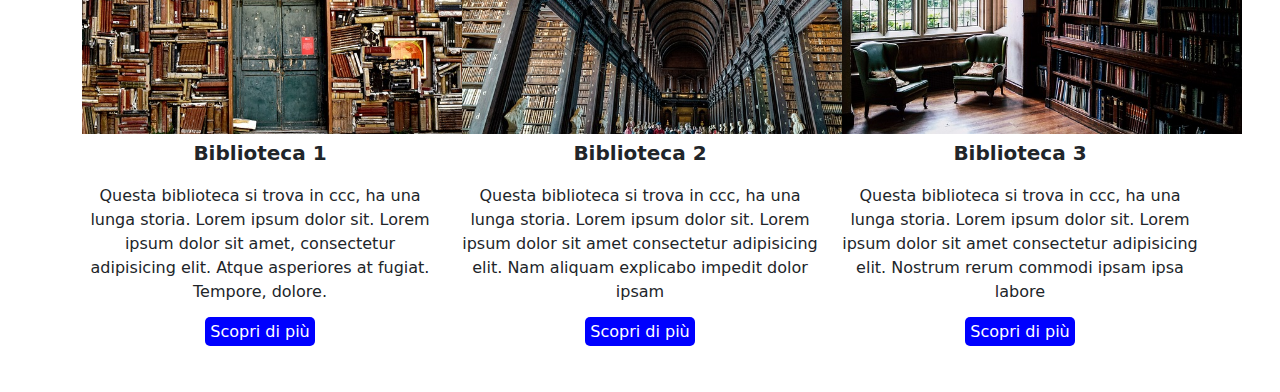
==== commit 6025b1ce: "creation new user page" ====
--- a/index.html
+++ b/index.html
@@ -21,10 +21,10 @@
               <div class="collapse navbar-collapse" id="navbarSupportedContent">
                 <ul class="navbar-nav me-auto mb-2 mb-lg-0 text-white">
                   <li class="nav-item">
-                    <a class="nav-link active" aria-current="page" href="#">Catalogo Libri</a>
+                    <a class="nav-link active" aria-current="page" href="index.html">Catalogo Libri</a>
                   </li>
                   <li class="nav-item">
-                    <a class="nav-link" href="#">Anagrafica Utenti</a>
+                    <a class="nav-link" href="create-user.html">Nuovo Utente</a>
                   </li>
                   <li class="nav-item">
                     <a class="nav-link" href="#">Storico Prestiti</a>
--- a/css/app.css
+++ b/css/app.css
@@ -27,26 +27,6 @@
     padding: 5px;
 }
 
-/* label tag */
-
-span.label{
-    color:white;
-    border-radius: 5px;
-    padding:4px 6px;
-}
-
-.disponibile-label{
-    background-color: green;
-}
-
-.in-prestito-label{
-    background-color: #ffc107;
-}
-
-.non-disponibile-label{
-    background-color: red;
-}
-
 .sidebar-title{
     background-color: #f2f2f2;
 }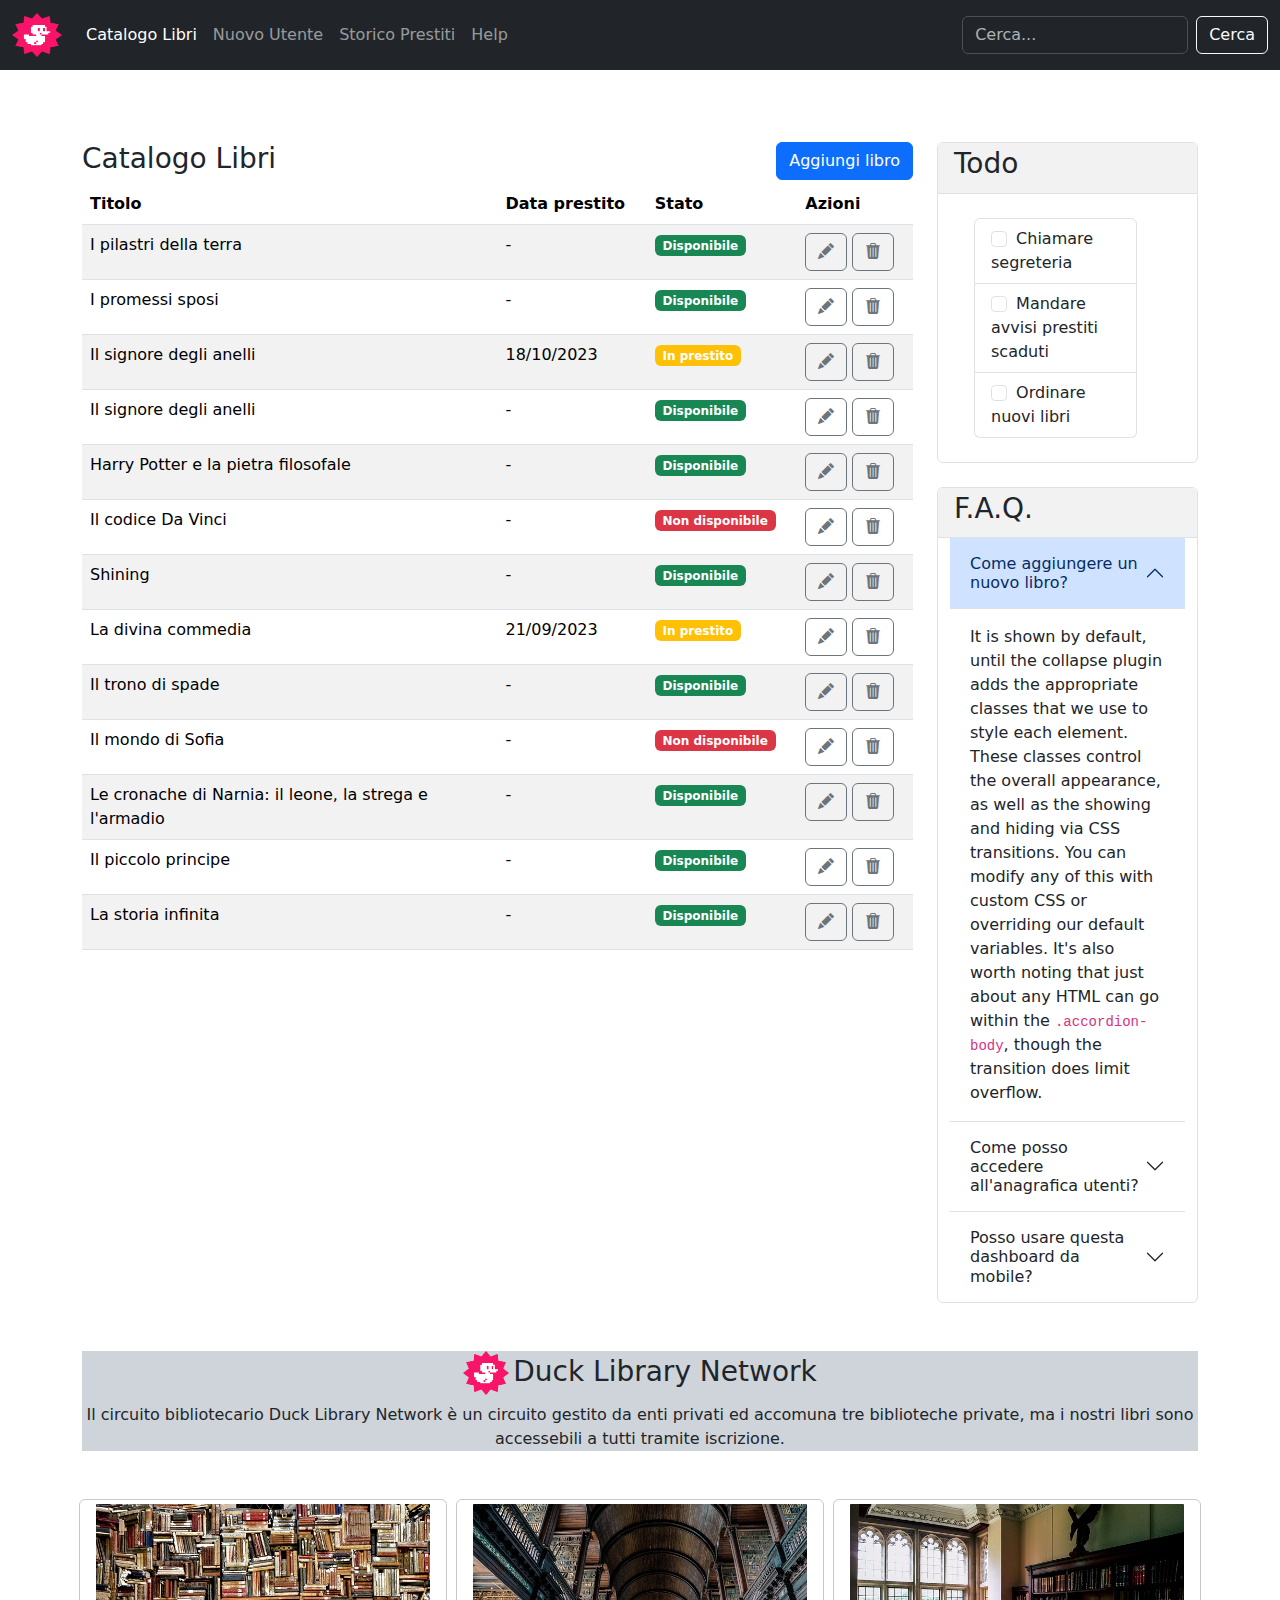
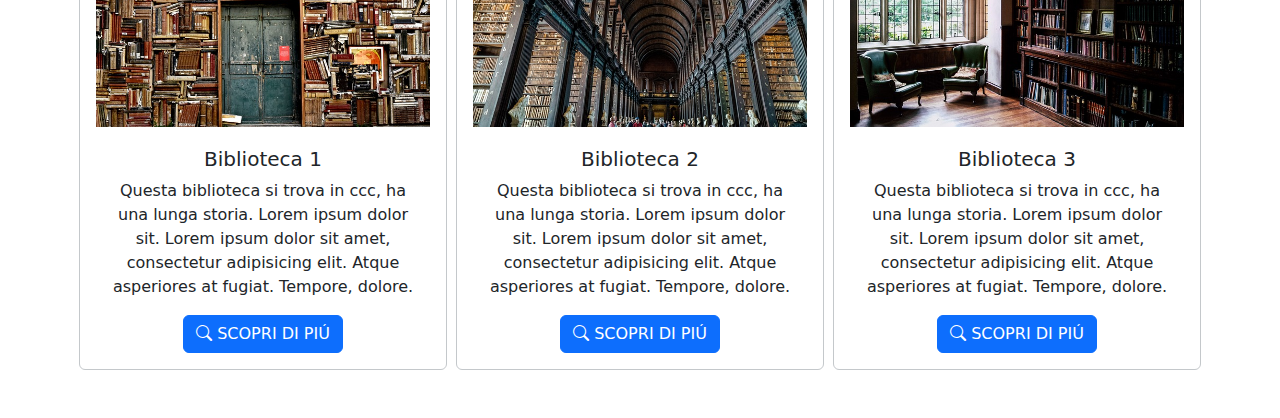
==== commit 14a2db95: "section card btn and background" ====
--- a/index.html
+++ b/index.html
@@ -272,33 +272,43 @@
     </div>
 </section>
         <!-- start libriry circuit section -->
-         <section>
-        <div class="container mb-4">
-          <div class="bg-secondary-subtle text-center">
+         <section>          
+        <div class="container mb-4 ">
+          <div class="bg-dark-subtle text-center mb-5">
             <h3><img class="logo pe-1" src="./img/duck.png" alt="logo">Duck Library Network</h3>
             <p>Il circuito bibliotecario Duck Library Network è un circuito gestito da enti privati ed accomuna
               tre biblioteche private, ma i nostri libri sono accessebili a tutti tramite iscrizione.
             </p>
-          </div>
-          <div class="row library-card border-secondary-subtle text-center">
-            <div class="col-lg-4 mb-4">
-              <img src="./img/books-1655783_640.jpg" alt="biblioteca-1">
-              <p class="title-card">Biblioteca 1</p>
-              <p>Questa biblioteca si trova in ccc, ha una lunga storia. Lorem ipsum dolor sit. Lorem ipsum dolor sit amet, consectetur adipisicing elit. Atque asperiores at fugiat. Tempore, dolore.</p>
-              <a class="mb-4" href="">Scopri di più</a>
-            </div>
-            <div class="col-lg-4 mb-4">
-              <img src="./img/library-2507902_640.jpg" alt="biblioteca-2">
-              <p class="title-card">Biblioteca 2</p>
-              <p>Questa biblioteca si trova in ccc, ha una lunga storia. Lorem ipsum dolor sit. Lorem ipsum dolor sit amet consectetur adipisicing elit. Nam aliquam explicabo impedit dolor ipsam</p>
-              <a  class="mb-4" href="">Scopri di più</a>
-            </div>
-            <div class="col-lg-4 mb-4">
-              <img src="./img/library-5219747_640.jpg" alt="biblioteca-3">
-              <p class="title-card">Biblioteca 3</p>
-              <p>Questa biblioteca si trova in ccc, ha una lunga storia. Lorem ipsum dolor sit. Lorem ipsum dolor sit amet consectetur adipisicing elit. Nostrum rerum commodi ipsam ipsa labore</p>
-              <a class="mb-4" href="#">Scopri di più</a>
-            </div>
+          </div>          
+          <div class="row library-card border-secondary-subtle text-center justify-content-evenly">
+              <div class=" col-lg-4 mb-4 card border-secondary-subtle" style="width: 23rem;">
+                <img src="./img/books-1655783_640.jpg" class="card-img-top p-1" alt="biblioteca-1">
+                <div class="card-body">
+                  <h5 class="card-title">Biblioteca 1</h5>
+                  <p class="card-text">Questa biblioteca si trova in ccc, ha una lunga storia. Lorem ipsum dolor sit. Lorem ipsum dolor sit amet, consectetur adipisicing elit. Atque asperiores at fugiat. Tempore, dolore.</p>
+                  <a href="#" class=" btn btn-primary"><span><i class="bi bi-search"></i> SCOPRI DI PI&#218;</span></a>
+                </div>
+              </div>    
+          
+              <div class="col-lg-4 mb-4 card border-secondary-subtle" style="width: 23rem;">
+                <img src="./img/library-2507902_640.jpg" class="card-img-top p-1" alt="biblioteca-2">
+                <div class="card-body">
+                  <h5 class="card-title">Biblioteca 2</h5>
+                  <p class="card-text">Questa biblioteca si trova in ccc, ha una lunga storia. Lorem ipsum dolor sit. Lorem ipsum dolor sit amet, consectetur adipisicing elit. Atque asperiores at fugiat. Tempore, dolore.</p>
+                  <a href="#" class="btn btn-primary"><span><i class="bi bi-search"></i> SCOPRI DI PI&#218;</span></a>
+                </div>
+              </div>  
+              <!-- -------------------- -->
+              <div class="col-lg-4 mb-4 card border-secondary-subtle"" style="width: 23rem;">
+                <img src="./img/library-5219747_640.jpg" class="card-img-top p-1" alt="biblioteca-3">
+                <div class="card-body">
+                  <h5 class="card-title">Biblioteca 3</h5>
+                  <p class="card-text">Questa biblioteca si trova in ccc, ha una lunga storia. Lorem ipsum dolor sit. Lorem ipsum dolor sit amet, consectetur adipisicing elit. Atque asperiores at fugiat. Tempore, dolore.</p>
+                  <a href="#" class="btn btn-primary"><span><i class="bi bi-search"></i> SCOPRI DI PI&#218;</span></a>
+                </div>
+              </div>  
+              <!-- ------------------------------ -->
+         
           </div>
         </div>
          </section>
--- a/css/app.css
+++ b/css/app.css
@@ -19,13 +19,7 @@
 
 /* anchor tags */
 
-.library-card a{
-    text-decoration: none;
-    background-color: blue;
-    color:white;
-    border-radius: 5px;
-    padding: 5px;
-}
+
 
 .sidebar-title{
     background-color: #f2f2f2;
